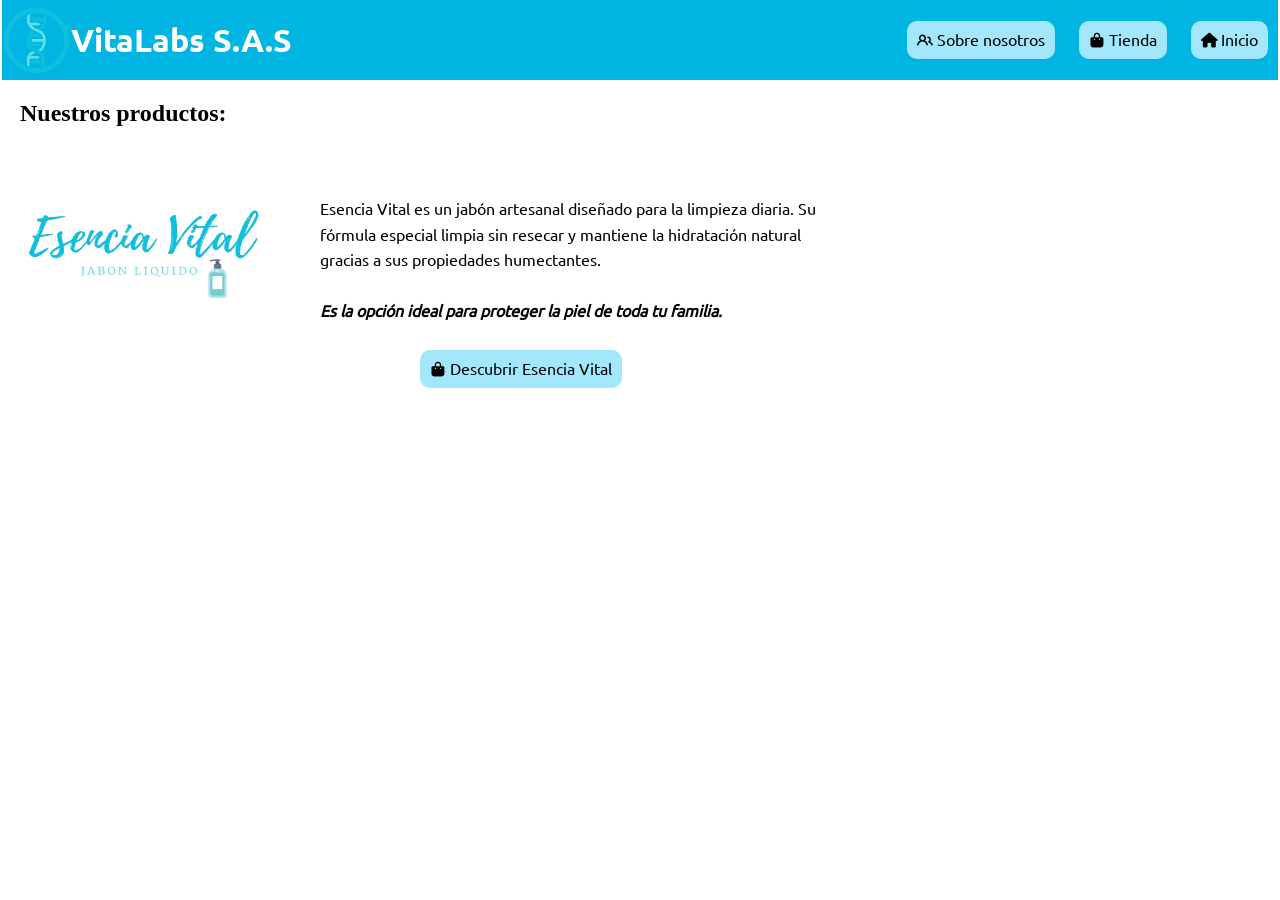
==== index.html @ a7ffbef0 "uploaded files" ====
<!DOCTYPE html>

<head>
	<title>VitaLabs S.A.S</title>
	<meta charset="utf-8"/>
	<link href="data/style.css" rel="stylesheet"/>
</head>

<body>
	<div class="topbar">
		<div class="left">
			<img src="data/images/logo.png">
			<h1><b>VitaLabs S.A.S</b></h1>
		</div>
		<div class="right">
			<a href="data/about.html"> Sobre nosotros</a>
			<a href="data/purchase.html"> Tienda</a>
			<a href="../index.html"> Inicio</a>
		</div>
	</div>

	<div class="main">
		<h2><b> Nuestros productos: </b></h2>
		<div class="EsenciaVital">
			<img src="data/images/esencia.png">
			<div class="idk">
				<p> Esencia Vital es un jabón artesanal diseñado para la limpieza diaria.
				Su fórmula especial limpia sin resecar y mantiene la hidratación natural gracias a sus propiedades humectantes.
				<br><br><i><b>Es la opción ideal para proteger la piel de toda tu familia.</b></i> </p>
				<a href="data/purchase.html" class="btn-hero"> Descubrir Esencia Vital</a>
			</div>
		</div>
	</div>
</body>
---- data/style.css ----
@import url('topbar.css');

.main {
	margin: 20px;
}

.main .EsenciaVital{
  display: flex;
  align-items: center;
}

.idk {
  display: flex;
  flex-direction: column;
  align-items: flex-start;
}

.main h2 h4 {
	font-family: UbuntuNerd;
}

.main p {
  font-family: UbuntuNerd;
  margin: 50px;
  line-height: 1.6;
  max-width: 500px;
  text-align: left;
}

.main img {
  width: 250px;
  height: 100px;
}

.main a {
  display: inline-block;
  text-decoration: None;
  color: black;
  background-color: #A3E7FC;
  border-radius: 10px;
  font-family: UbuntuNerd;
  transition: all 0.2s ease-in-out;
  padding: 10px;
  margin: -25px 150px;
}

.main a:hover {
	background-color: #C1F1FF;
	transform: scale(1.05); 
}


button {
	width: 125px;
	border: none;
	background-color: #A3E7FC;
	border-radius: 10px;
	font-family: "UbuntuNerd";
	transition: all 0.2s ease-in-out;

	padding: 10px;
	margin: 10px;
}

button:hover {
	background-color: #C1F1FF;
	transform: scale(1.05); 
}
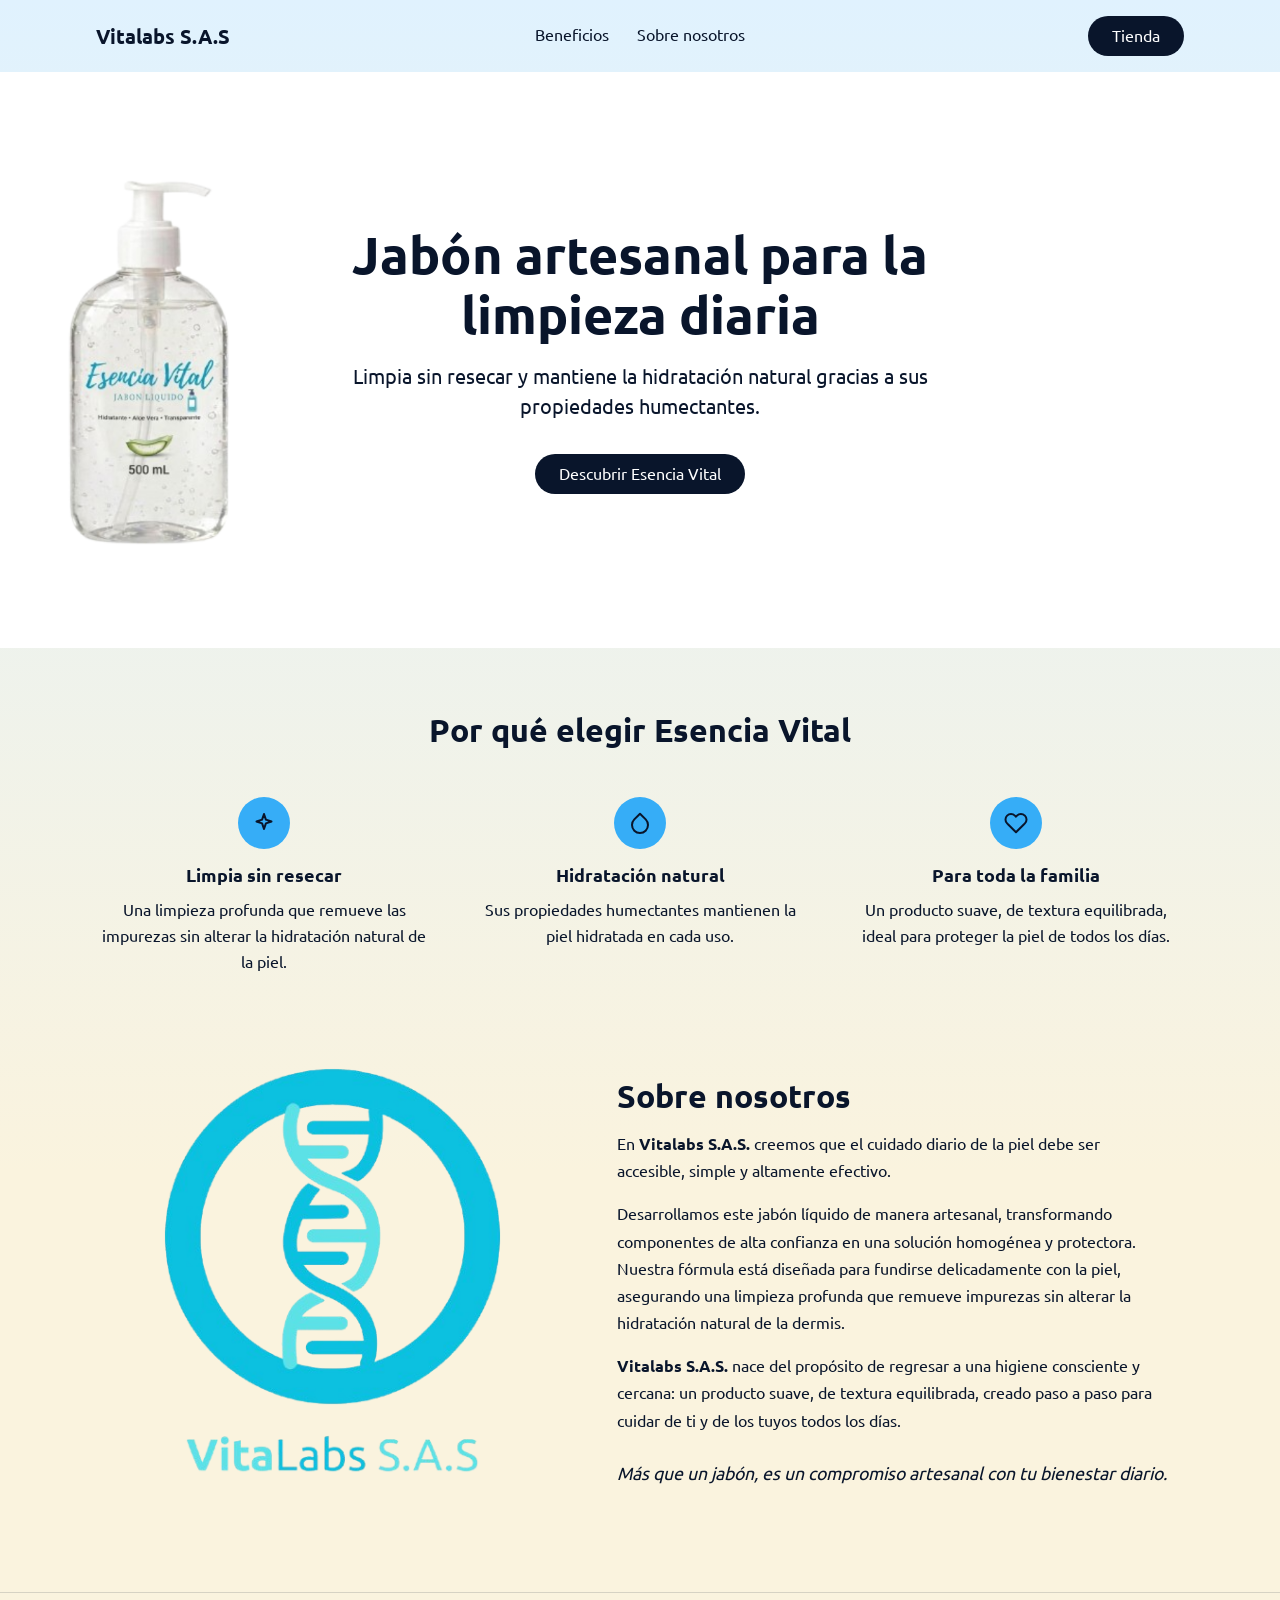
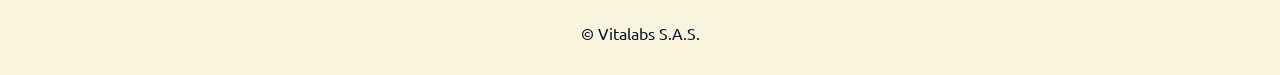
==== commit 392dd52c: "Update v3.0!" ====
--- a/index.html
+++ b/index.html
@@ -1,34 +1,101 @@
 <!DOCTYPE html>
+<html lang="es">
 
 <head>
-	<title>VitaLabs S.A.S</title>
-	<meta charset="utf-8"/>
-	<link href="data/style.css" rel="stylesheet"/>
+	<meta charset="utf-8">
+	<meta name="viewport" content="width=device-width, initial-scale=1">
+	<meta name="description" content="Esencia Vital: jabón líquido artesanal para la limpieza diaria que cuida la hidratación natural de la piel de toda la familia.">
+	<title>Esencia Vital | Jabón artesanal para la limpieza diaria</title>
+
+	<link rel="stylesheet" href="data/style/index.css">
 </head>
 
 <body>
-	<div class="topbar">
-		<div class="left">
-			<img src="data/images/logo.png">
-			<h1><b>VitaLabs S.A.S</b></h1>
-		</div>
-		<div class="right">
-			<a href="data/about.html"> Sobre nosotros</a>
-			<a href="data/purchase.html"> Tienda</a>
-			<a href="../index.html"> Inicio</a>
-		</div>
-	</div>
+	<header class="site-header">
+		<a class="logo" href="index.html">Vitalabs S.A.S</a>
 
-	<div class="main">
-		<h2><b> Nuestros productos: </b></h2>
-		<div class="EsenciaVital">
-			<img src="data/images/esencia.png">
-			<div class="idk">
-				<p> Esencia Vital es un jabón artesanal diseñado para la limpieza diaria.
-				Su fórmula especial limpia sin resecar y mantiene la hidratación natural gracias a sus propiedades humectantes.
-				<br><br><i><b>Es la opción ideal para proteger la piel de toda tu familia.</b></i> </p>
-				<a href="data/purchase.html" class="btn-hero"> Descubrir Esencia Vital</a>
+		<nav class="site-nav" aria-label="Navegación principal">
+			<a href="#beneficios">Beneficios</a>
+			<a href="#about-us">Sobre nosotros</a>
+		</nav>
+
+		<a class="btn" href="data/shop.html">Tienda</a>
+	</header>
+
+	<main>
+		<section class="hero">
+			<div class="hero-content">
+				<h1>Jabón artesanal para la limpieza diaria</h1>
+				<p>Limpia sin resecar y mantiene la hidratación natural gracias a sus propiedades humectantes.</p>
+				<a class="btn" href="data/shop.html">Descubrir Esencia Vital</a>
 			</div>
-		</div>
-	</div>
+		</section>
+
+		<!-- Beneficios: 3 columnas -->
+		<section id="beneficios" class="features">
+			<h2>Por qué elegir Esencia Vital</h2>
+
+			<ul class="feature-grid">
+				<li class="feature">
+					<span class="feature-icon" aria-hidden="true">
+						<svg viewBox="0 0 24 24"><path d="M12 3l1.9 5.6L19.5 10.5l-5.6 1.9L12 18l-1.9-5.6L4.5 10.5l5.6-1.9z"/></svg>
+					</span>
+					<h3>Limpia sin resecar</h3>
+					<p>Una limpieza profunda que remueve las impurezas sin alterar la hidratación natural de la piel.</p>
+				</li>
+
+				<li class="feature">
+					<span class="feature-icon" aria-hidden="true">
+						<svg viewBox="0 0 24 24"><path d="M12 2.7l5.7 5.7a8 8 0 1 1-11.4 0z"/></svg>
+					</span>
+					<h3>Hidratación natural</h3>
+					<p>Sus propiedades humectantes mantienen la piel hidratada en cada uso.</p>
+				</li>
+
+				<li class="feature">
+					<span class="feature-icon" aria-hidden="true">
+						<svg viewBox="0 0 24 24"><path d="M20.8 4.6a5.5 5.5 0 0 0-7.8 0L12 5.7l-1.1-1.1a5.5 5.5 0 0 0-7.8 7.8l1.1 1.1L12 21.2l7.8-7.7 1.1-1.1a5.5 5.5 0 0 0 0-7.8z"/></svg>
+					</span>
+					<h3>Para toda la familia</h3>
+					<p>Un producto suave, de textura equilibrada, ideal para proteger la piel de todos los días.</p>
+				</li>
+			</ul>
+		</section>
+
+		<section id="about-us" class="about">
+			<div class="about-media">
+				<img src="data/images/Vitalogo.png" alt="Jabón líquido Esencia Vital">
+			</div>
+
+			<div class="about-text">
+				<h2>Sobre nosotros</h2>
+
+				<p>
+					En <strong>Vitalabs S.A.S.</strong> creemos que el cuidado diario de la piel
+					debe ser accesible, simple y altamente efectivo.
+				</p>
+
+				<p>
+					Desarrollamos este jabón líquido de manera artesanal, transformando componentes
+					de alta confianza en una solución homogénea y protectora. Nuestra fórmula está
+					diseñada para fundirse delicadamente con la piel, asegurando una limpieza profunda
+					que remueve impurezas sin alterar la hidratación natural de la dermis.
+				</p>
+
+				<p>
+					<strong>Vitalabs S.A.S.</strong> nace del propósito de regresar a una higiene
+					consciente y cercana: un producto suave, de textura equilibrada, creado paso a paso
+					para cuidar de ti y de los tuyos todos los días.
+				</p>
+
+				<p class="highlight"><em>Más que un jabón, es un compromiso artesanal con tu bienestar diario.</em></p>
+			</div>
+		</section>
+	</main>
+
+	<footer>
+		<p>&copy; Vitalabs S.A.S.</p>
+	</footer>
 </body>
+
+</html>
--- a/data/style/index.css
+++ b/data/style/index.css
@@ -0,0 +1,258 @@
+@import url("mainclass.css");
+
+/* ---------- Variables de esta página ---------- */
+
+:root {
+  --texto: #09152B;
+  --texto-suave: #354354;
+  --ancho: 68rem;
+}
+
+/* ---------- Base ---------- */
+
+a:focus-visible {
+  outline: 3px solid var(--texto);
+  outline-offset: 3px;
+}
+
+h1,
+h2,
+h3 {
+  line-height: 1.15;
+}
+
+/* ---------- Botón principal (píldora) ---------- */
+
+.btn {
+  display: inline-block;
+  padding: 0.7rem 1.5rem;
+
+  color: #fff;
+  text-decoration: none;
+  text-align: center;
+
+  background: var(--texto);
+  border-radius: 999px;
+  transition: background 0.25s ease;
+}
+
+.btn:hover,
+.btn:focus-visible {
+  background: var(--texto-suave);
+}
+
+/* ---------- Header: logo | menú | botón ---------- */
+
+.site-header {
+  display: grid;
+  grid-template-columns: 1fr auto 1fr;
+  align-items: center;
+  gap: 1rem;
+
+  max-width: var(--ancho);
+  margin: 0 auto;
+  padding: 1rem 1.25rem;
+}
+
+.logo {
+  justify-self: start;
+  font-size: 1.25rem;
+  font-weight: bold;
+  color: inherit;
+  text-decoration: none;
+}
+
+.site-nav {
+  display: flex;
+  gap: 1.75rem;
+}
+
+.site-nav a {
+  padding: 0.25rem 0;
+  color: inherit;
+  text-decoration: none;
+  border-bottom: 2px solid transparent;
+  transition: border-color 0.25s ease;
+}
+
+.site-nav a:hover,
+.site-nav a:focus-visible {
+  border-bottom-color: var(--azul-titulo);
+}
+
+.site-header .btn {
+  justify-self: end;
+}
+
+/* ---------- Hero ---------- */
+
+
+
+.hero {
+  display: grid;
+  place-items: center;
+
+  min-height: clamp(20rem, 55vh, 30rem);
+  padding: 3rem 1.25rem;
+
+  text-align: center;
+  background: url("../images/hero.png") center / cover;
+}
+
+.hero-content {
+  max-width: 42rem;
+}
+
+.hero h1 {
+  margin: 0 0 1rem;
+  font-size: clamp(2rem, 5vw, 3.25rem);
+}
+
+.hero p {
+  margin: 0 0 2rem;
+  font-size: clamp(1.05rem, 2vw, 1.25rem);
+  line-height: 1.5;
+}
+
+/* ---------- Beneficios: 3 columnas ---------- */
+
+.features {
+  max-width: var(--ancho);
+  margin: 0 auto;
+  padding: 4rem 1.25rem;
+}
+
+.features h2 {
+  margin: 0 0 3rem;
+  font-size: clamp(1.5rem, 3vw, 2rem);
+  text-align: center;
+}
+
+.feature-grid {
+  display: grid;
+  grid-template-columns: repeat(3, 1fr);
+  gap: 2.5rem;
+
+  margin: 0;
+  padding: 0;
+  list-style: none;
+  text-align: center;
+}
+
+.feature-icon {
+  display: grid;
+  place-items: center;
+
+  width: 3.25rem;
+  height: 3.25rem;
+  margin: 0 auto 1rem;
+
+  color: var(--texto);
+  background: var(--azul-titulo);
+  border-radius: 50%;
+}
+
+.feature-icon svg {
+  width: 1.5rem;
+  height: 1.5rem;
+  fill: none;
+  stroke: currentColor;
+  stroke-width: 2;
+  stroke-linecap: round;
+  stroke-linejoin: round;
+}
+
+.feature h3 {
+  margin: 0 0 0.75rem;
+  font-size: 1.15rem;
+}
+
+.feature p {
+  max-width: 22rem;
+  margin: 0 auto;
+  line-height: 1.6;
+}
+
+/* ---------- Sobre nosotros: imagen + texto ---------- */
+
+.about {
+  display: grid;
+  grid-template-columns: 1fr 1.2fr;
+  align-items: center;
+  gap: 3rem;
+
+  max-width: var(--ancho);
+  margin: 0 auto;
+  padding: 1rem 1.25rem 4rem;
+}
+
+.about-media {
+  justify-self: center;
+}
+
+.about-media img {
+  display: block;
+  max-width: 100%;
+  height: auto;
+  border-radius: 15px;
+}
+
+.about-text h2 {
+  margin: 0 0 1rem;
+  font-size: clamp(1.5rem, 3vw, 2rem);
+}
+
+.about-text p {
+  max-width: 60ch;
+  margin: 0 0 1rem;
+  line-height: 1.7;
+}
+
+.about-text .highlight {
+  margin-top: 1.5rem;
+  font-size: 1.1rem;
+}
+
+/* ---------- Pie de página ---------- */
+
+footer {
+  padding: 2rem 1.25rem;
+  text-align: center;
+  border-top: 1px solid rgba(9, 21, 43, 0.15);
+}
+
+footer p {
+  margin: 0;
+}
+
+/* ---------- Pantallas pequeñas ---------- */
+
+@media (max-width: 48rem) {
+  .site-header {
+    grid-template-columns: 1fr auto;
+  }
+
+  .site-nav {
+    grid-column: 1 / -1;
+    grid-row: 2;
+    justify-content: center;
+  }
+
+  .feature-grid {
+    grid-template-columns: 1fr;
+  }
+
+  .about {
+    grid-template-columns: 1fr;
+    gap: 2rem;
+  }
+}
+
+/* ---------- Animaciones reducidas ---------- */
+
+@media (prefers-reduced-motion: reduce) {
+  .btn,
+  .site-nav a {
+    transition: none;
+  }
+}
